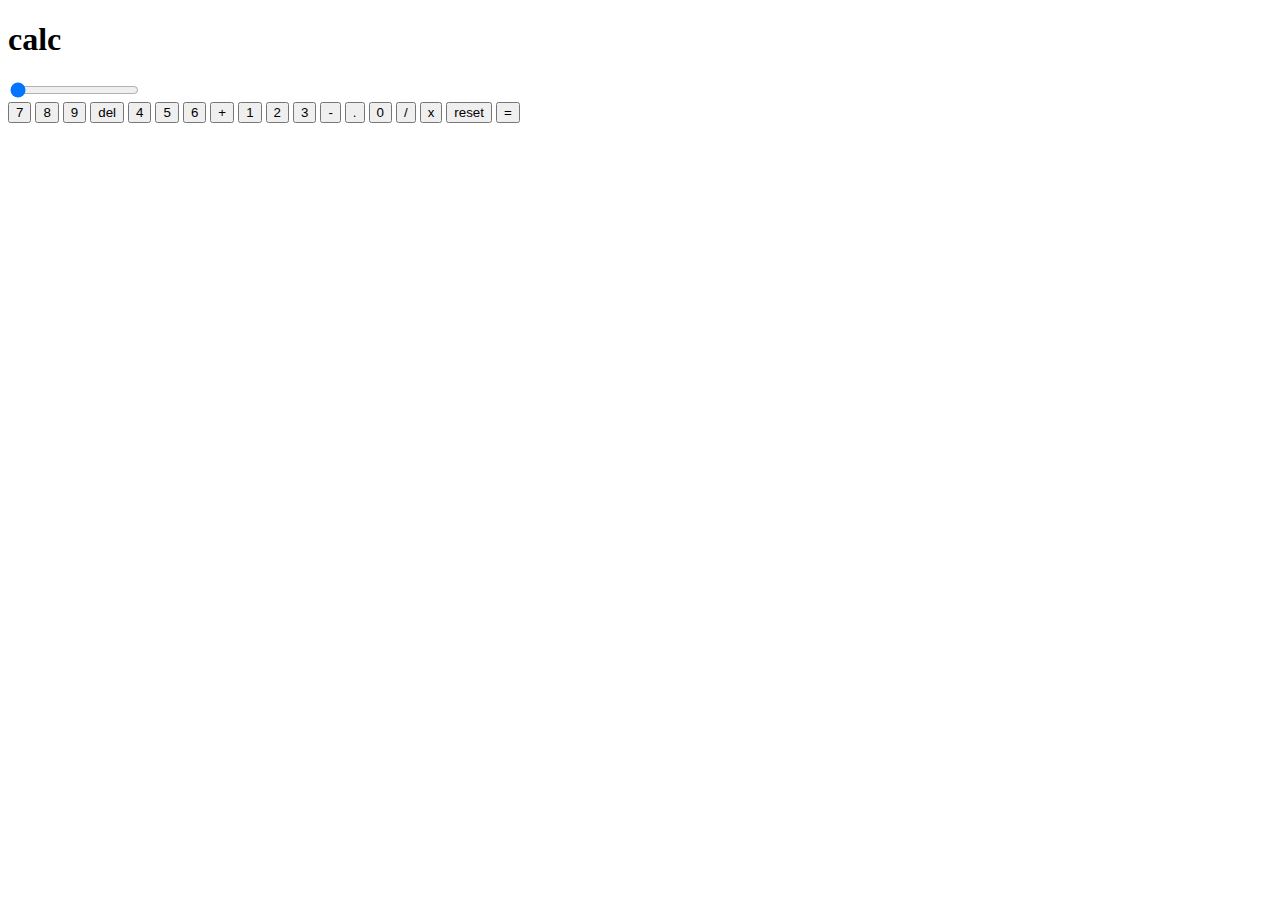
==== calculator-app/index.html @ 97501185 "html done" ====
<!DOCTYPE html>
<html lang="en">

<head>
  <meta charset="UTF-8">
  <meta name="viewport" content="width=device-width, initial-scale=1.0">
  <!-- displays site properly based on user's device -->

  <link rel="icon" type="image/png" sizes="32x32" href="./images/favicon-32x32.png">
  <link rel="stylesheet" href="./style.css">
  <title>Frontend Mentor | Calculator app</title>

</head>

<body>
  <main>
    <div class="calculator">
      <div class="themes">
        <h1>calc</h1>
        <input type="range" min="0" value="0" max="2" class="select-theme">
      </div>
      <div class="display"></div>
      <div class="buttons">
        <button>7</button>
        <button>8</button>
        <button>9</button>
        <button>del</button>
        <button>4</button>
        <button>5</button>
        <button>6</button>
        <button>+</button>
        <button>1</button>
        <button>2</button>
        <button>3</button>
        <button>-</button>
        <button>.</button>
        <button>0</button>
        <button>/</button>
        <button>x</button>
        <button>reset</button>
        <button>=</button>
      </div>
    </div>
  </main>


</body>

</html>
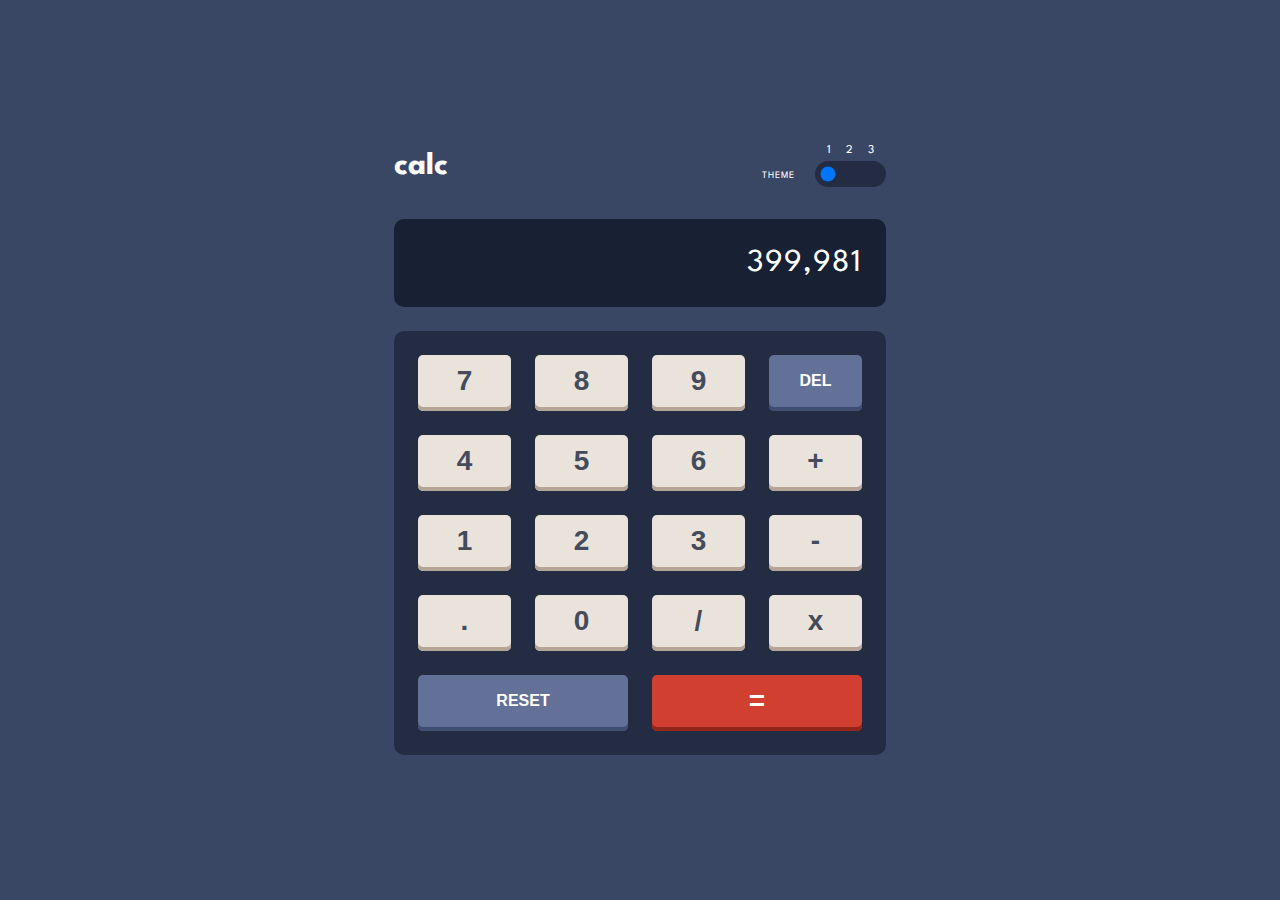
==== commit 82b99521: "local storge integration" ====
--- a/calculator-app/index.html
+++ b/calculator-app/index.html
@@ -4,27 +4,36 @@
 <head>
   <meta charset="UTF-8">
   <meta name="viewport" content="width=device-width, initial-scale=1.0">
-  <!-- displays site properly based on user's device -->
-
   <link rel="icon" type="image/png" sizes="32x32" href="./images/favicon-32x32.png">
   <link rel="stylesheet" href="./style.css">
   <title>Frontend Mentor | Calculator app</title>
-
 </head>
 
-<body>
+<body data-theme="dark">
   <main>
     <div class="calculator">
       <div class="themes">
         <h1>calc</h1>
-        <input type="range" min="0" value="0" max="2" class="select-theme">
+        <div class="theme-selection">
+          <p>Theme</p>
+          <div class="choose">
+            <div class="numbers">
+              <span>1</span>
+              <span>2</span>
+              <span>3</span>
+            </div>
+            <input type="range" min="0" value="0" max="2" class="select-theme">
+          </div>
+        </div>
       </div>
-      <div class="display"></div>
+      <div class="display">
+        <p class="number">399,981</p>
+      </div>
       <div class="buttons">
         <button>7</button>
         <button>8</button>
         <button>9</button>
-        <button>del</button>
+        <button class="delete">del</button>
         <button>4</button>
         <button>5</button>
         <button>6</button>
@@ -37,13 +46,13 @@
         <button>0</button>
         <button>/</button>
         <button>x</button>
-        <button>reset</button>
-        <button>=</button>
+        <button class="reset">reset</button>
+        <button class="equal">=</button>
       </div>
     </div>
   </main>
 
-
+ <script src="./app.js"></script>
 </body>
 
 </html>--- a/calculator-app/style.css
+++ b/calculator-app/style.css
@@ -0,0 +1,214 @@
+@import url("https://fonts.googleapis.com/css2?family=Spartan:wght@700&display=swap");
+body[data-theme=dark] {
+  --main-bg: hsl(222, 26%, 31%);
+  --toggle-bg: hsl(223, 31%, 20%);
+  --screen-bg: hsl(224, 36%, 15%);
+  --key-bg-dark: hsl(225, 21%, 49%);
+  --key-shadow-dark: hsl(224, 28%, 35%);
+  --key-bg: hsl(6, 63%, 50%);
+  --key-shadow: hsl(6, 70%, 34%);
+  --key-bg-light: hsl(30, 25%, 89%);
+  --key-shadow-light: hsl(28, 16%, 65%);
+  --key-hover-light: hsl(60, 100%, 100%);
+  --key-hover-dark: hsl(225, 51%, 76%);
+  --key-hover: hsl(6, 93%, 67%);
+  --text-color: hsl(221, 14%, 31%);
+  --white: hsl(0, 0, 100%);
+}
+body[data-theme=dark] .themes,
+body[data-theme=dark] .number {
+  color: white;
+}
+
+body[data-theme=light] {
+  --main-bg: hsl(0, 0%, 90%);
+  --toggle-bg: hsl(0, 5%, 81%);
+  --screen-bg: hsl(0, 0%, 93%);
+  --key-bg-dark: hsl(185, 42%, 37%);
+  --key-shadow-dark: hsl(185, 58%, 25%);
+  --key-bg: hsl(25, 98%, 40%);
+  --key-shadow: hsl(25, 99%, 27%);
+  --key-bg-light: hsl(45, 7%, 89%);
+  --key-shadow-light: hsl(35, 11%, 61%);
+  --key-hover-light: hsl(0, 0%, 100%);
+  --key-hover-dark: hsl(185, 40%, 56%);
+  --key-hover: hsl(25, 100%, 61%);
+  --text-color: hsl(60, 10%, 19%);
+  --white: hsl(0, 0, 100%);
+}
+
+body[data-theme=ugly] {
+  --main-bg: hsl(268, 75%, 9%);
+  --toggle-bg: hsl(268, 71%, 12%);
+  --screen-bg: var(--toggle-bg);
+  --key-bg-dark: hsl(281, 89%, 26%);
+  --key-shadow-dark: hsl(285, 91%, 52%);
+  --key-bg: hsl(176, 100%, 44%);
+  --key-shadow: hsl(177, 92%, 70%);
+  --key-bg-light: hsl(268, 47%, 21%);
+  --key-shadow-light: hsl(290, 70%, 36%);
+  --key-hover-light: hsl(268, 54%, 44%);
+  --key-hover-dark: hsl(280, 56%, 44%);
+  --key-hover: hsl(176, 100%, 79%);
+  --text-color: hsl(52, 100%, 62%);
+  --white: hsl(0, 0, 100%);
+}
+
+* {
+  margin: 0;
+  padding: 0;
+  box-sizing: border-box;
+}
+
+html {
+  font-size: 62.5%;
+}
+
+body {
+  font-family: "Spartan", sans-serif;
+  background-color: var(--main-bg);
+}
+
+main {
+  display: flex;
+  justify-content: center;
+  align-items: center;
+  height: 100vh;
+}
+
+button {
+  font-size: 2.8rem;
+  color: var(--text-color);
+  background-color: var(--key-bg-light);
+  box-shadow: inset 0 -4px 0 0 var(--key-shadow-light);
+  border: none;
+  border-radius: 0.5rem;
+  padding: 1rem 1rem 1.4rem;
+  transition: all 0.1s;
+  cursor: pointer;
+  font-weight: bold;
+}
+
+button:active {
+  background-color: var(--key-hover-light);
+}
+
+.calculator {
+  padding: 3.2rem 2.4rem;
+  width: 100%;
+  max-width: 54rem;
+}
+.calculator .themes {
+  display: flex;
+  justify-content: space-between;
+  align-items: center;
+  color: var(--text-color);
+  margin-bottom: 3.2rem;
+}
+.calculator h1 {
+  font-size: 3.2rem;
+}
+.calculator .theme-selection {
+  display: flex;
+  align-items: flex-end;
+}
+.calculator p {
+  text-transform: uppercase;
+  margin-bottom: 0.7rem;
+  margin-right: 2rem;
+  letter-spacing: 0.1rem;
+}
+.calculator .choose {
+  display: flex;
+  align-items: center;
+  flex-direction: column;
+}
+.calculator .numbers {
+  margin-bottom: 0.5rem;
+}
+.calculator span {
+  font-size: 1.2rem;
+}
+.calculator span:nth-child(2) {
+  margin: 0 1.2rem;
+}
+.calculator .select-theme {
+  max-width: 7.1rem;
+  -webkit-appearance: none;
+  background-color: var(--toggle-bg);
+  border-radius: 1.3rem;
+  padding: 0.5rem;
+}
+.calculator .select-theme:active {
+  cursor: pointer;
+}
+.calculator .select-theme::-moz-range-thumb {
+  background-color: var(--key-bg);
+  border: none;
+  border-radius: 5rem;
+  width: 1.6rem;
+  height: 1.6rem;
+}
+.calculator .select-theme::-webkit-slider-thumb {
+  background-color: var(--key-bg);
+  border: none;
+  border-radius: 5rem;
+  width: 1.6rem;
+  height: 1.6rem;
+}
+.calculator .display {
+  display: flex;
+  justify-content: flex-end;
+  align-items: center;
+  background-color: var(--screen-bg);
+  border-radius: 1rem;
+  min-height: 8.8rem;
+  padding: 2.6rem 2.4rem;
+  margin-bottom: 2.4rem;
+}
+.calculator .number {
+  margin: 0;
+  color: var(--text-color);
+  font-size: 3.2rem;
+}
+.calculator .buttons {
+  display: grid;
+  grid-template-columns: repeat(4, 1fr);
+  grid-template-rows: auto;
+  gap: 1.3rem;
+  padding: 2.4rem;
+  background-color: var(--toggle-bg);
+  border-radius: 1rem;
+}
+.calculator .delete,
+.calculator .reset {
+  font-size: 1.6rem;
+  text-transform: uppercase;
+  background-color: var(--key-bg-dark);
+  box-shadow: inset 0 -4px 0 0 var(--key-shadow-dark);
+  color: white;
+}
+.calculator .delete:active,
+.calculator .reset:active {
+  background-color: var(--key-hover-dark);
+}
+.calculator .reset,
+.calculator .equal {
+  grid-column: span 2;
+}
+.calculator .equal {
+  color: white;
+  background-color: var(--key-bg);
+  box-shadow: inset 0 -4px 0 0 var(--key-shadow);
+}
+.calculator .equal:active {
+  background-color: var(--key-hover);
+}
+
+@media screen and (min-width: 1200px) {
+  .calculator .buttons {
+    gap: 2.4rem;
+  }
+}
+
+/*# sourceMappingURL=style.css.map */
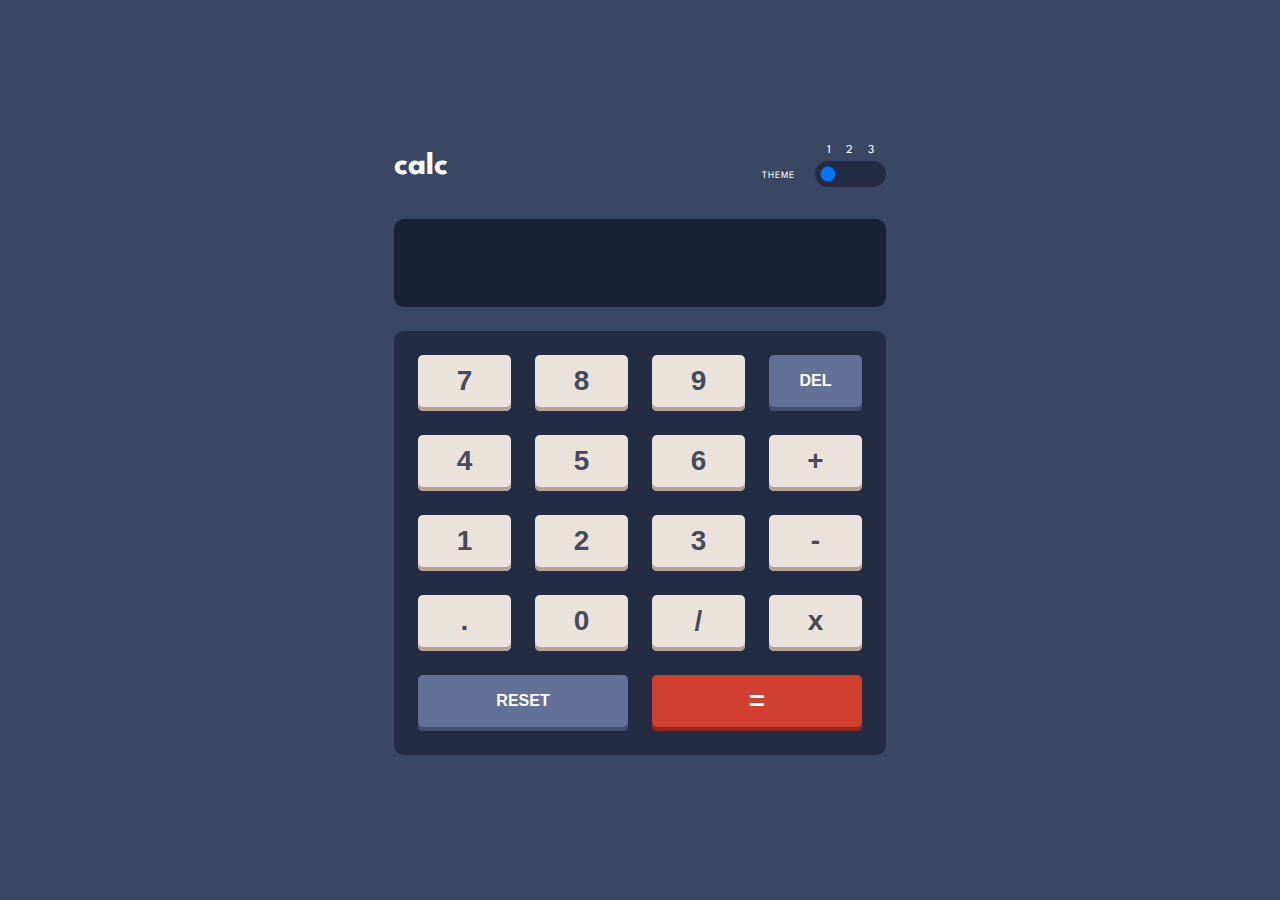
==== commit aec5b247: "fixing decimal support" ====
--- a/calculator-app/index.html
+++ b/calculator-app/index.html
@@ -27,32 +27,32 @@
         </div>
       </div>
       <div class="display">
-        <p class="number">399,981</p>
+        <p class="number"></p>
       </div>
       <div class="buttons">
         <button>7</button>
         <button>8</button>
         <button>9</button>
-        <button class="delete">del</button>
+        <button class="delete misc">del</button>
         <button>4</button>
         <button>5</button>
         <button>6</button>
-        <button>+</button>
+        <button class="operator">+</button>
         <button>1</button>
         <button>2</button>
         <button>3</button>
-        <button>-</button>
+        <button class="operator">-</button>
         <button>.</button>
         <button>0</button>
-        <button>/</button>
-        <button>x</button>
-        <button class="reset">reset</button>
-        <button class="equal">=</button>
+        <button class="operator">/</button>
+        <button class="operator">x</button>
+        <button class="reset misc">reset</button>
+        <button class="equal misc">=</button>
       </div>
     </div>
   </main>
 
- <script src="./app.js"></script>
+  <script src="./app.js"></script>
 </body>
 
 </html>--- a/calculator-app/style.css
+++ b/calculator-app/style.css
@@ -158,6 +158,7 @@
 }
 .calculator .display {
   display: flex;
+  flex-wrap: wrap;
   justify-content: flex-end;
   align-items: center;
   background-color: var(--screen-bg);
@@ -165,11 +166,13 @@
   min-height: 8.8rem;
   padding: 2.6rem 2.4rem;
   margin-bottom: 2.4rem;
+  word-wrap: break-word;
 }
 .calculator .number {
   margin: 0;
   color: var(--text-color);
   font-size: 3.2rem;
+  max-width: 100%;
 }
 .calculator .buttons {
   display: grid;
